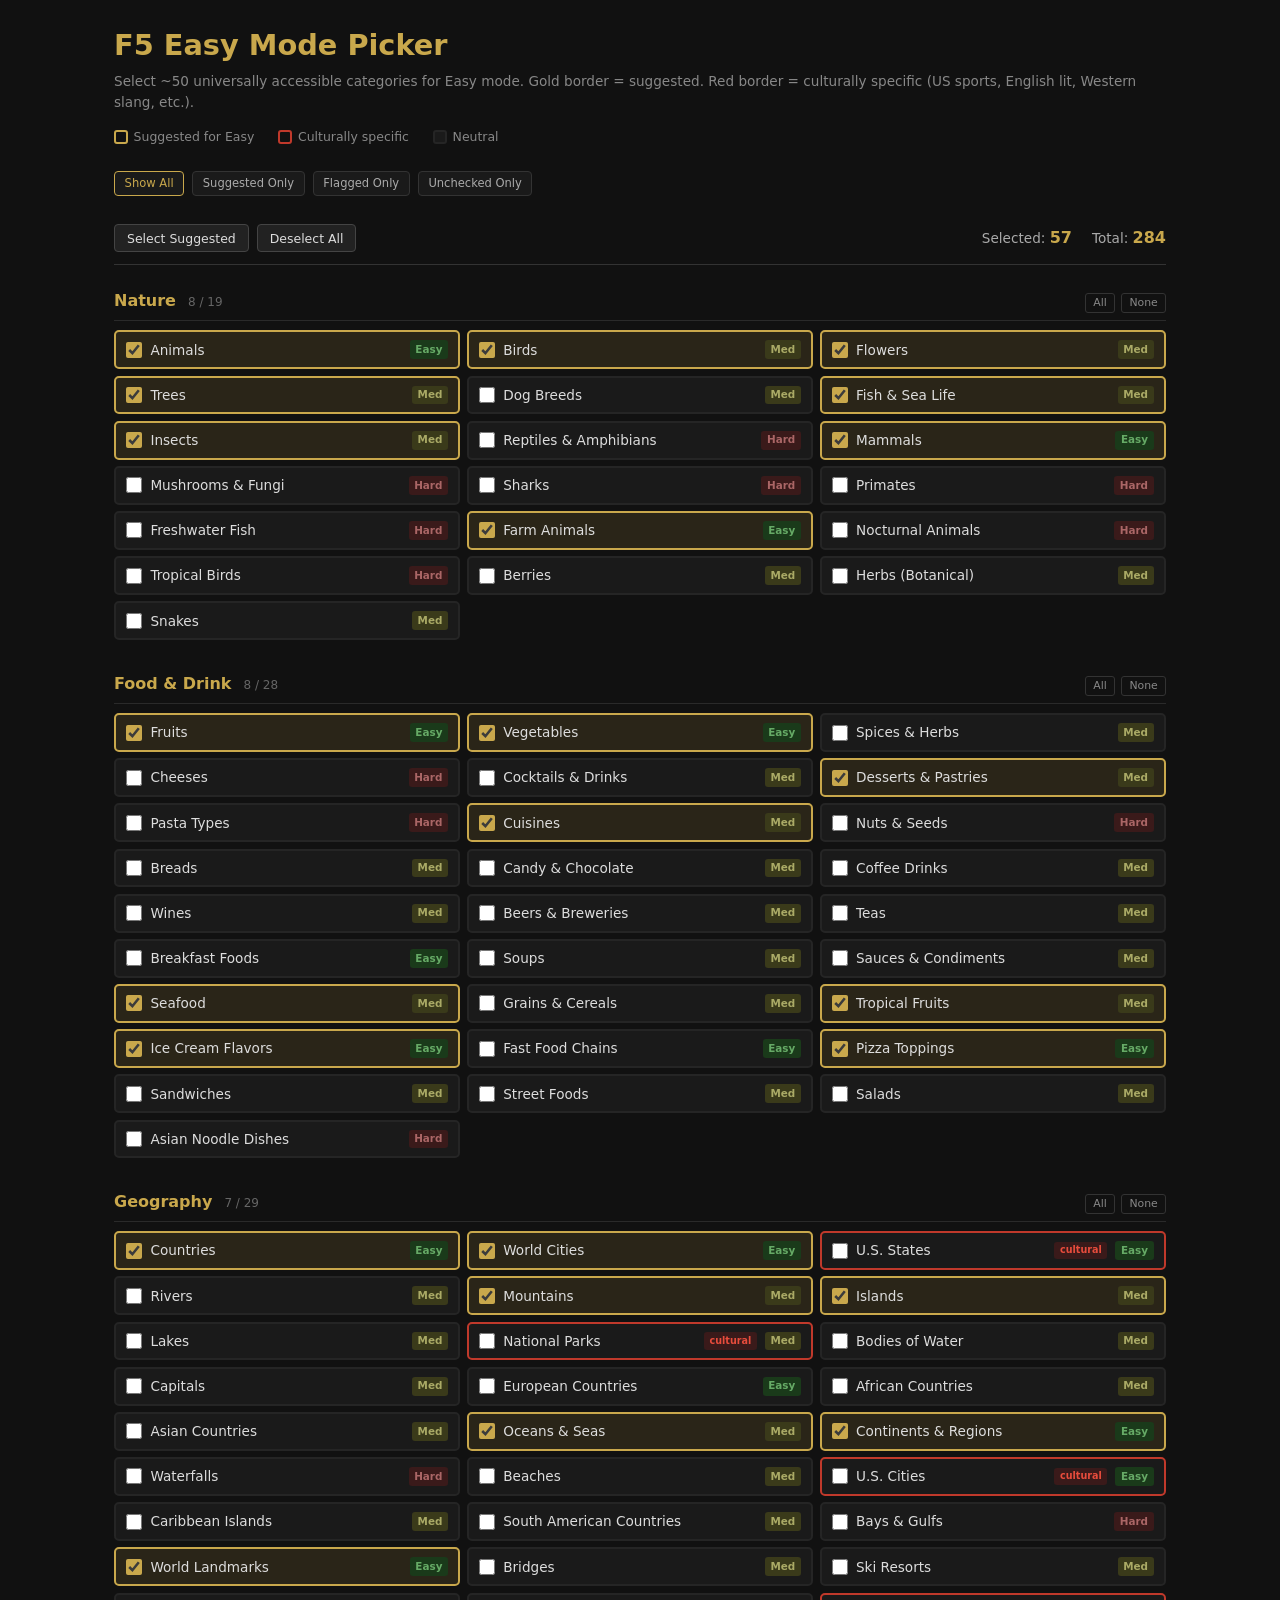
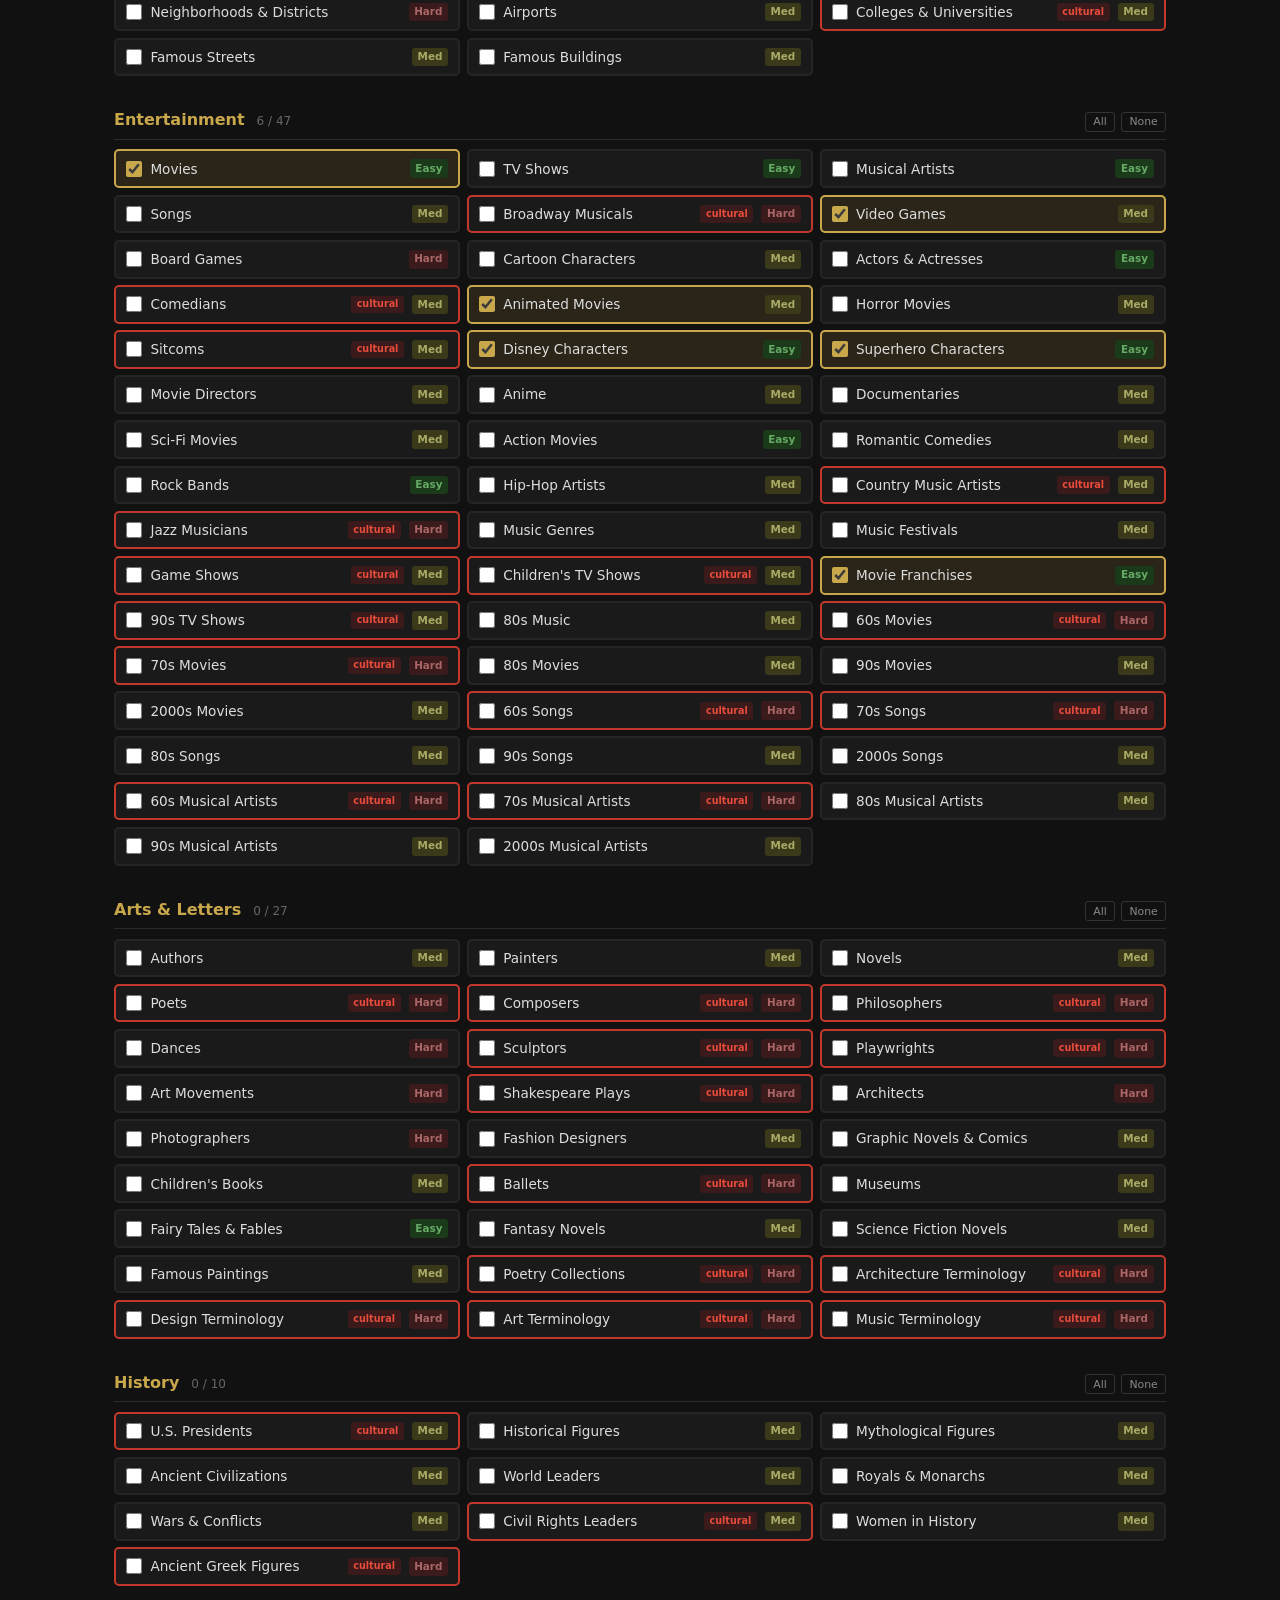
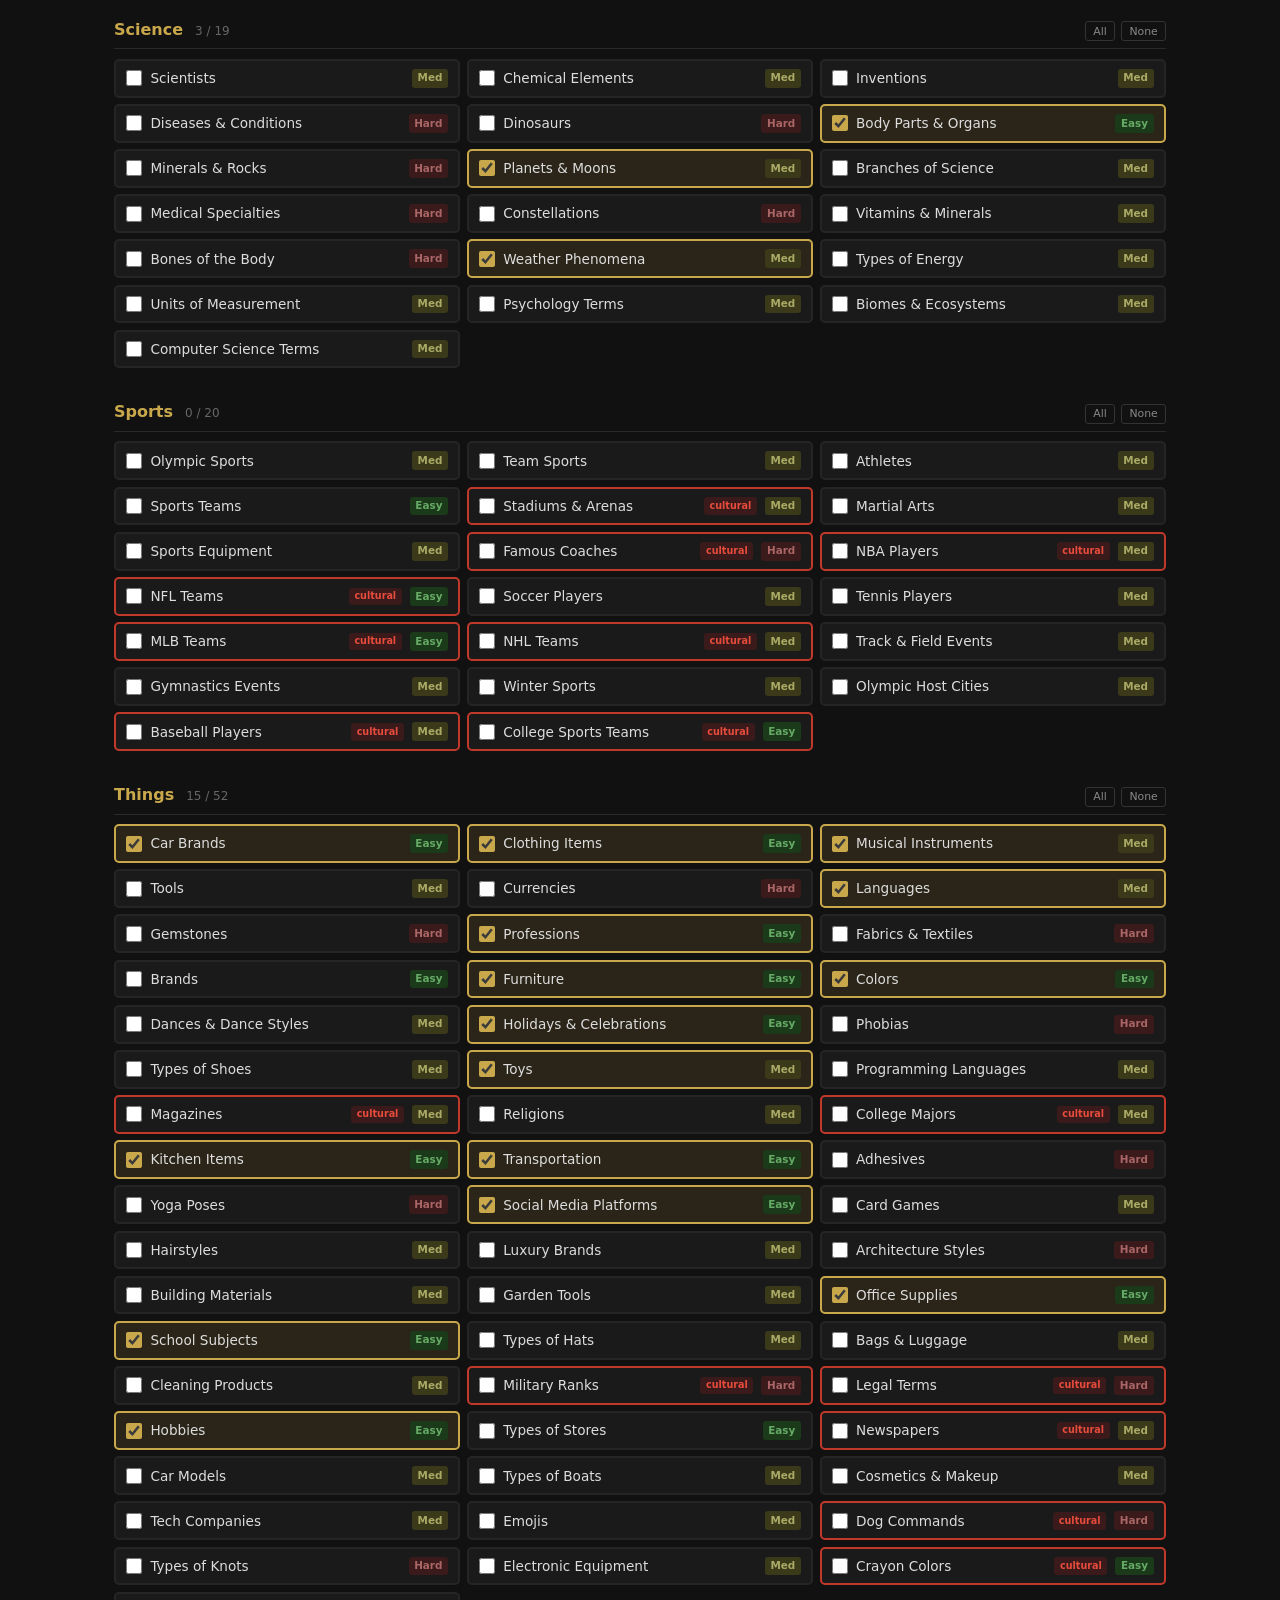
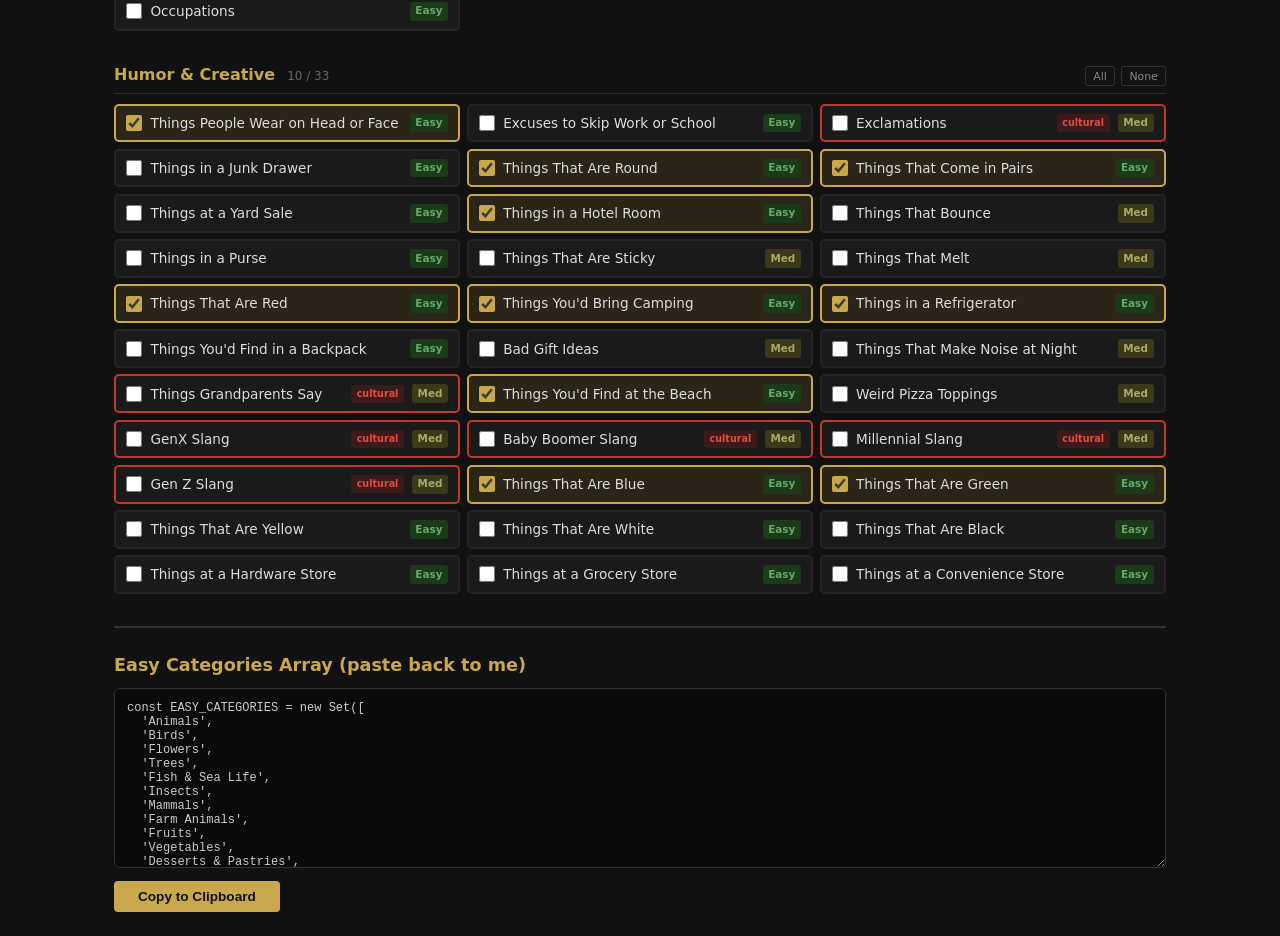
==== easy-picker.html @ ee3b74c4 "Add Easy Mode: difficulty setting with 76 universally accessible categories For non-native English s" ====
<!DOCTYPE html>
<html lang="en">
<head>
<meta charset="UTF-8">
<meta name="viewport" content="width=device-width, initial-scale=1.0">
<title>F5 — Easy Mode Category Picker</title>
<style>
*,*::before,*::after{box-sizing:border-box;margin:0;padding:0}
body{font-family:system-ui,sans-serif;background:#111;color:#ddd;padding:1.5rem;max-width:1100px;margin:0 auto;line-height:1.5}
h1{font-size:1.8rem;color:#c9a84c;margin-bottom:0.25rem}
.subtitle{color:#888;margin-bottom:1rem;font-size:0.85rem}

.sticky-bar{position:sticky;top:0;background:#111;padding:0.75rem 0;z-index:10;border-bottom:1px solid #333;margin-bottom:1.5rem;display:flex;flex-wrap:wrap;gap:0.5rem;align-items:center}
.sticky-bar button{padding:0.35rem 0.75rem;background:#222;color:#ddd;border:1px solid #444;border-radius:4px;cursor:pointer;font-size:0.78rem;font-family:inherit}
.sticky-bar button:hover{background:#333;border-color:#666}
.stats{margin-left:auto;font-size:0.85rem;color:#aaa;display:flex;gap:1.25rem}
.stats .n{color:#c9a84c;font-weight:700;font-size:1rem}

.legend{display:flex;flex-wrap:wrap;gap:1.5rem;margin-bottom:1.5rem;font-size:0.78rem;color:#888}
.legend span{display:flex;align-items:center;gap:0.35rem}
.sw{width:14px;height:14px;border-radius:3px;display:inline-block;border:2px solid}
.sw-suggested{background:transparent;border-color:#c9a84c}
.sw-flagged{background:transparent;border-color:#c0392b}
.sw-neutral{background:#1a1a1a;border-color:#252525}

.tag-section{margin-bottom:2rem}
.tag-head{display:flex;align-items:baseline;gap:0.75rem;margin-bottom:0.6rem;border-bottom:1px solid #2a2a2a;padding-bottom:0.4rem}
.tag-head h2{color:#c9a84c;font-size:1rem;text-transform:capitalize}
.tag-head .tc{color:#666;font-size:0.75rem}
.tag-head .ta{margin-left:auto;display:flex;gap:0.4rem}
.tag-head .ta button{padding:0.15rem 0.45rem;background:none;border:1px solid #333;color:#888;border-radius:3px;cursor:pointer;font-size:0.68rem;font-family:inherit}
.tag-head .ta button:hover{color:#c9a84c;border-color:#c9a84c}

.grid{display:grid;grid-template-columns:repeat(auto-fill,minmax(280px,1fr));gap:0.4rem}
label.item{display:flex;align-items:center;gap:0.5rem;padding:0.45rem 0.65rem;border-radius:5px;background:#1a1a1a;border:2px solid #252525;cursor:pointer;transition:background 0.12s,border-color 0.12s}
label.item:hover{background:#222}
label.item.on{background:#1e2518;border-color:#3a5a2a}
label.item.suggested{border-color:#c9a84c}
label.item.suggested.on{border-color:#c9a84c;background:#2a2518}
label.item.flagged{border-color:#c0392b}
label.item.flagged.on{border-color:#c0392b;background:#2a1818}
label.item input{width:16px;height:16px;accent-color:#c9a84c;flex-shrink:0}
label.item .nm{flex:1;font-size:0.85rem}
label.item .df{font-size:0.65rem;padding:0.1rem 0.35rem;border-radius:3px;font-weight:600}
label.item .flag{font-size:0.6rem;padding:0.1rem 0.35rem;border-radius:3px;font-weight:600;background:#3a1a1a;color:#e74c3c;margin-left:0.25rem}
.d1{background:#1a3a1a;color:#6a6}.d2{background:#3a3a1a;color:#aa6}.d3{background:#3a1a1a;color:#a66}

.output{margin-top:2rem;border-top:2px solid #333;padding-top:1.5rem}
.output h2{color:#c9a84c;font-size:1.1rem;margin-bottom:0.6rem}
.output textarea{width:100%;height:180px;background:#0a0a0a;color:#ccc;border:1px solid #333;border-radius:6px;padding:0.75rem;font-family:Menlo,Consolas,monospace;font-size:0.75rem;resize:vertical}
.output button{margin-top:0.4rem;padding:0.5rem 1.5rem;background:#c9a84c;color:#111;border:none;border-radius:4px;font-weight:700;cursor:pointer;font-size:0.85rem}
.output button:hover{background:#d4b35c}

.filter-bar{display:flex;gap:0.5rem;margin-bottom:1rem;flex-wrap:wrap}
.filter-bar button{padding:0.3rem 0.6rem;background:#1a1a1a;color:#aaa;border:1px solid #333;border-radius:4px;cursor:pointer;font-size:0.72rem;font-family:inherit}
.filter-bar button:hover,.filter-bar button.active{color:#c9a84c;border-color:#c9a84c}

@media(max-width:600px){.grid{grid-template-columns:1fr}.stats{margin-left:0;flex-basis:100%}}
</style>
</head>
<body>

<h1>F5 Easy Mode Picker</h1>
<p class="subtitle">Select ~50 universally accessible categories for Easy mode. Gold border = suggested. Red border = culturally specific (US sports, English lit, Western slang, etc.).</p>

<div class="legend">
  <span><span class="sw sw-suggested"></span> Suggested for Easy</span>
  <span><span class="sw sw-flagged"></span> Culturally specific</span>
  <span><span class="sw sw-neutral"></span> Neutral</span>
</div>

<div class="filter-bar">
  <button onclick="showAll()" class="active" id="fAll">Show All</button>
  <button onclick="showOnly('suggested')" id="fSugg">Suggested Only</button>
  <button onclick="showOnly('flagged')" id="fFlag">Flagged Only</button>
  <button onclick="showOnly('unchecked')" id="fUnch">Unchecked Only</button>
</div>

<div class="sticky-bar">
  <button onclick="selSuggested()">Select Suggested</button>
  <button onclick="selNone()">Deselect All</button>
  <div class="stats">
    <span>Selected: <span class="n" id="ct">0</span></span>
    <span>Total: <span class="n" id="tt">0</span></span>
  </div>
</div>

<div id="container"></div>

<div class="output">
  <h2>Easy Categories Array (paste back to me)</h2>
  <textarea id="out" readonly></textarea>
  <button onclick="copyOut()">Copy to Clipboard</button>
</div>

<script>
const C = [
  { n:'Animals', t:'nature', d:1 },
  { n:'Birds', t:'nature', d:2 },
  { n:'Flowers', t:'nature', d:2 },
  { n:'Trees', t:'nature', d:2 },
  { n:'Dog Breeds', t:'nature', d:2 },
  { n:'Fish & Sea Life', t:'nature', d:2 },
  { n:'Insects', t:'nature', d:2 },
  { n:'Reptiles & Amphibians', t:'nature', d:3 },
  { n:'Mammals', t:'nature', d:1 },
  { n:'Mushrooms & Fungi', t:'nature', d:3 },
  { n:'Sharks', t:'nature', d:3 },
  { n:'Primates', t:'nature', d:3 },
  { n:'Freshwater Fish', t:'nature', d:3 },
  { n:'Farm Animals', t:'nature', d:1 },
  { n:'Nocturnal Animals', t:'nature', d:3 },
  { n:'Tropical Birds', t:'nature', d:3 },
  { n:'Berries', t:'nature', d:2 },
  { n:'Herbs (Botanical)', t:'nature', d:2 },
  { n:'Snakes', t:'nature', d:2 },

  { n:'Fruits', t:'food', d:1 },
  { n:'Vegetables', t:'food', d:1 },
  { n:'Spices & Herbs', t:'food', d:2 },
  { n:'Cheeses', t:'food', d:3 },
  { n:'Cocktails & Drinks', t:'food', d:2 },
  { n:'Desserts & Pastries', t:'food', d:2 },
  { n:'Pasta Types', t:'food', d:3 },
  { n:'Cuisines', t:'food', d:2 },
  { n:'Nuts & Seeds', t:'food', d:3 },
  { n:'Breads', t:'food', d:2 },
  { n:'Candy & Chocolate', t:'food', d:2 },
  { n:'Coffee Drinks', t:'food', d:2 },
  { n:'Wines', t:'food', d:2 },
  { n:'Beers & Breweries', t:'food', d:2 },
  { n:'Teas', t:'food', d:2 },
  { n:'Breakfast Foods', t:'food', d:1 },
  { n:'Soups', t:'food', d:2 },
  { n:'Sauces & Condiments', t:'food', d:2 },
  { n:'Seafood', t:'food', d:2 },
  { n:'Grains & Cereals', t:'food', d:2 },
  { n:'Tropical Fruits', t:'food', d:2 },
  { n:'Ice Cream Flavors', t:'food', d:1 },
  { n:'Fast Food Chains', t:'food', d:1 },
  { n:'Pizza Toppings', t:'food', d:1 },
  { n:'Sandwiches', t:'food', d:2 },
  { n:'Street Foods', t:'food', d:2 },
  { n:'Salads', t:'food', d:2 },
  { n:'Asian Noodle Dishes', t:'food', d:3 },

  { n:'Countries', t:'geography', d:1 },
  { n:'World Cities', t:'geography', d:1 },
  { n:'U.S. States', t:'geography', d:1 },
  { n:'Rivers', t:'geography', d:2 },
  { n:'Mountains', t:'geography', d:2 },
  { n:'Islands', t:'geography', d:2 },
  { n:'Lakes', t:'geography', d:2 },
  { n:'National Parks', t:'geography', d:2 },
  { n:'Bodies of Water', t:'geography', d:2 },
  { n:'Capitals', t:'geography', d:2 },
  { n:'European Countries', t:'geography', d:1 },
  { n:'African Countries', t:'geography', d:2 },
  { n:'Asian Countries', t:'geography', d:2 },
  { n:'Oceans & Seas', t:'geography', d:2 },
  { n:'Continents & Regions', t:'geography', d:1 },
  { n:'Waterfalls', t:'geography', d:3 },
  { n:'Beaches', t:'geography', d:2 },
  { n:'U.S. Cities', t:'geography', d:1 },
  { n:'Caribbean Islands', t:'geography', d:2 },
  { n:'South American Countries', t:'geography', d:2 },
  { n:'Bays & Gulfs', t:'geography', d:3 },
  { n:'World Landmarks', t:'geography', d:1 },
  { n:'Bridges', t:'geography', d:2 },
  { n:'Ski Resorts', t:'geography', d:2 },
  { n:'Neighborhoods & Districts', t:'geography', d:3 },
  { n:'Airports', t:'geography', d:2 },
  { n:'Colleges & Universities', t:'geography', d:2 },
  { n:'Famous Streets', t:'geography', d:2 },
  { n:'Famous Buildings', t:'geography', d:2 },

  { n:'Movies', t:'entertainment', d:1 },
  { n:'TV Shows', t:'entertainment', d:1 },
  { n:'Musical Artists', t:'entertainment', d:1 },
  { n:'Songs', t:'entertainment', d:2 },
  { n:'Broadway Musicals', t:'entertainment', d:3 },
  { n:'Video Games', t:'entertainment', d:2 },
  { n:'Board Games', t:'entertainment', d:3 },
  { n:'Cartoon Characters', t:'entertainment', d:2 },
  { n:'Actors & Actresses', t:'entertainment', d:1 },
  { n:'Comedians', t:'entertainment', d:2 },
  { n:'Animated Movies', t:'entertainment', d:2 },
  { n:'Horror Movies', t:'entertainment', d:2 },
  { n:'Sitcoms', t:'entertainment', d:2 },
  { n:'Disney Characters', t:'entertainment', d:1 },
  { n:'Superhero Characters', t:'entertainment', d:1 },
  { n:'Movie Directors', t:'entertainment', d:2 },
  { n:'Anime', t:'entertainment', d:2 },
  { n:'Documentaries', t:'entertainment', d:2 },
  { n:'Sci-Fi Movies', t:'entertainment', d:2 },
  { n:'Action Movies', t:'entertainment', d:1 },
  { n:'Romantic Comedies', t:'entertainment', d:2 },
  { n:'Rock Bands', t:'entertainment', d:1 },
  { n:'Hip-Hop Artists', t:'entertainment', d:2 },
  { n:'Country Music Artists', t:'entertainment', d:2 },
  { n:'Jazz Musicians', t:'entertainment', d:3 },
  { n:'Music Genres', t:'entertainment', d:2 },
  { n:'Music Festivals', t:'entertainment', d:2 },
  { n:'Game Shows', t:'entertainment', d:2 },
  { n:"Children's TV Shows", t:'entertainment', d:2 },
  { n:'Movie Franchises', t:'entertainment', d:1 },
  { n:'90s TV Shows', t:'entertainment', d:2 },
  { n:'80s Music', t:'entertainment', d:2 },
  { n:'60s Movies', t:'entertainment', d:3 },
  { n:'70s Movies', t:'entertainment', d:3 },
  { n:'80s Movies', t:'entertainment', d:2 },
  { n:'90s Movies', t:'entertainment', d:2 },
  { n:'2000s Movies', t:'entertainment', d:2 },
  { n:'60s Songs', t:'entertainment', d:3 },
  { n:'70s Songs', t:'entertainment', d:3 },
  { n:'80s Songs', t:'entertainment', d:2 },
  { n:'90s Songs', t:'entertainment', d:2 },
  { n:'2000s Songs', t:'entertainment', d:2 },
  { n:'60s Musical Artists', t:'entertainment', d:3 },
  { n:'70s Musical Artists', t:'entertainment', d:3 },
  { n:'80s Musical Artists', t:'entertainment', d:2 },
  { n:'90s Musical Artists', t:'entertainment', d:2 },
  { n:'2000s Musical Artists', t:'entertainment', d:2 },

  { n:'Authors', t:'arts', d:2 },
  { n:'Painters', t:'arts', d:2 },
  { n:'Novels', t:'arts', d:2 },
  { n:'Poets', t:'arts', d:3 },
  { n:'Composers', t:'arts', d:3 },
  { n:'Philosophers', t:'arts', d:3 },
  { n:'Dances', t:'arts', d:3 },
  { n:'Sculptors', t:'arts', d:3 },
  { n:'Playwrights', t:'arts', d:3 },
  { n:'Art Movements', t:'arts', d:3 },
  { n:'Shakespeare Plays', t:'arts', d:3 },
  { n:'Architects', t:'arts', d:3 },
  { n:'Photographers', t:'arts', d:3 },
  { n:'Fashion Designers', t:'arts', d:2 },
  { n:'Graphic Novels & Comics', t:'arts', d:2 },
  { n:"Children's Books", t:'arts', d:2 },
  { n:'Ballets', t:'arts', d:3 },
  { n:'Museums', t:'arts', d:2 },
  { n:'Fairy Tales & Fables', t:'arts', d:1 },
  { n:'Fantasy Novels', t:'arts', d:2 },
  { n:'Science Fiction Novels', t:'arts', d:2 },
  { n:'Famous Paintings', t:'arts', d:2 },
  { n:'Poetry Collections', t:'arts', d:3 },
  { n:'Architecture Terminology', t:'arts', d:3 },
  { n:'Design Terminology', t:'arts', d:3 },
  { n:'Art Terminology', t:'arts', d:3 },
  { n:'Music Terminology', t:'arts', d:3 },

  { n:'U.S. Presidents', t:'history', d:2 },
  { n:'Historical Figures', t:'history', d:2 },
  { n:'Mythological Figures', t:'history', d:2 },
  { n:'Ancient Civilizations', t:'history', d:2 },
  { n:'World Leaders', t:'history', d:2 },
  { n:'Royals & Monarchs', t:'history', d:2 },
  { n:'Wars & Conflicts', t:'history', d:2 },
  { n:'Civil Rights Leaders', t:'history', d:2 },
  { n:'Women in History', t:'history', d:2 },
  { n:'Ancient Greek Figures', t:'history', d:3 },

  { n:'Scientists', t:'science', d:2 },
  { n:'Chemical Elements', t:'science', d:2 },
  { n:'Inventions', t:'science', d:2 },
  { n:'Diseases & Conditions', t:'science', d:3 },
  { n:'Dinosaurs', t:'science', d:3 },
  { n:'Body Parts & Organs', t:'science', d:1 },
  { n:'Minerals & Rocks', t:'science', d:3 },
  { n:'Planets & Moons', t:'science', d:2 },
  { n:'Branches of Science', t:'science', d:2 },
  { n:'Medical Specialties', t:'science', d:3 },
  { n:'Constellations', t:'science', d:3 },
  { n:'Vitamins & Minerals', t:'science', d:2 },
  { n:'Bones of the Body', t:'science', d:3 },
  { n:'Weather Phenomena', t:'science', d:2 },
  { n:'Types of Energy', t:'science', d:2 },
  { n:'Units of Measurement', t:'science', d:2 },
  { n:'Psychology Terms', t:'science', d:2 },
  { n:'Biomes & Ecosystems', t:'science', d:2 },
  { n:'Computer Science Terms', t:'science', d:2 },

  { n:'Olympic Sports', t:'sports', d:2 },
  { n:'Team Sports', t:'sports', d:2 },
  { n:'Athletes', t:'sports', d:2 },
  { n:'Sports Teams', t:'sports', d:1 },
  { n:'Stadiums & Arenas', t:'sports', d:2 },
  { n:'Martial Arts', t:'sports', d:2 },
  { n:'Sports Equipment', t:'sports', d:2 },
  { n:'Famous Coaches', t:'sports', d:3 },
  { n:'NBA Players', t:'sports', d:2 },
  { n:'NFL Teams', t:'sports', d:1 },
  { n:'Soccer Players', t:'sports', d:2 },
  { n:'Tennis Players', t:'sports', d:2 },
  { n:'MLB Teams', t:'sports', d:1 },
  { n:'NHL Teams', t:'sports', d:2 },
  { n:'Track & Field Events', t:'sports', d:2 },
  { n:'Gymnastics Events', t:'sports', d:2 },
  { n:'Winter Sports', t:'sports', d:2 },
  { n:'Olympic Host Cities', t:'sports', d:2 },
  { n:'Baseball Players', t:'sports', d:2 },
  { n:'College Sports Teams', t:'sports', d:1 },

  { n:'Car Brands', t:'things', d:1 },
  { n:'Clothing Items', t:'things', d:1 },
  { n:'Musical Instruments', t:'things', d:2 },
  { n:'Tools', t:'things', d:2 },
  { n:'Currencies', t:'things', d:3 },
  { n:'Languages', t:'things', d:2 },
  { n:'Gemstones', t:'things', d:3 },
  { n:'Professions', t:'things', d:1 },
  { n:'Fabrics & Textiles', t:'things', d:3 },
  { n:'Brands', t:'things', d:1 },
  { n:'Furniture', t:'things', d:1 },
  { n:'Colors', t:'things', d:1 },
  { n:'Dances & Dance Styles', t:'things', d:2 },
  { n:'Holidays & Celebrations', t:'things', d:1 },
  { n:'Phobias', t:'things', d:3 },
  { n:'Types of Shoes', t:'things', d:2 },
  { n:'Toys', t:'things', d:2 },
  { n:'Programming Languages', t:'things', d:2 },
  { n:'Magazines', t:'things', d:2 },
  { n:'Religions', t:'things', d:2 },
  { n:'College Majors', t:'things', d:2 },
  { n:'Kitchen Items', t:'things', d:1 },
  { n:'Transportation', t:'things', d:1 },
  { n:'Adhesives', t:'things', d:3 },
  { n:'Yoga Poses', t:'things', d:3 },
  { n:'Social Media Platforms', t:'things', d:1 },
  { n:'Card Games', t:'things', d:2 },
  { n:'Hairstyles', t:'things', d:2 },
  { n:'Luxury Brands', t:'things', d:2 },
  { n:'Architecture Styles', t:'things', d:3 },
  { n:'Building Materials', t:'things', d:2 },
  { n:'Garden Tools', t:'things', d:2 },
  { n:'Office Supplies', t:'things', d:1 },
  { n:'School Subjects', t:'things', d:1 },
  { n:'Types of Hats', t:'things', d:2 },
  { n:'Bags & Luggage', t:'things', d:2 },
  { n:'Cleaning Products', t:'things', d:2 },
  { n:'Military Ranks', t:'things', d:3 },
  { n:'Legal Terms', t:'things', d:3 },
  { n:'Hobbies', t:'things', d:1 },
  { n:'Types of Stores', t:'things', d:1 },
  { n:'Newspapers', t:'things', d:2 },
  { n:'Car Models', t:'things', d:2 },
  { n:'Types of Boats', t:'things', d:2 },
  { n:'Cosmetics & Makeup', t:'things', d:2 },
  { n:'Tech Companies', t:'things', d:2 },
  { n:'Emojis', t:'things', d:2 },
  { n:'Dog Commands', t:'things', d:3 },
  { n:'Types of Knots', t:'things', d:3 },
  { n:'Electronic Equipment', t:'things', d:2 },
  { n:'Crayon Colors', t:'things', d:1 },
  { n:'Occupations', t:'things', d:1 },

  { n:'Things People Wear on Head or Face', t:'humor', d:1 },
  { n:'Excuses to Skip Work or School', t:'humor', d:1 },
  { n:'Exclamations', t:'humor', d:2 },
  { n:'Things in a Junk Drawer', t:'humor', d:1 },
  { n:'Things That Are Round', t:'humor', d:1 },
  { n:'Things That Come in Pairs', t:'humor', d:1 },
  { n:'Things at a Yard Sale', t:'humor', d:1 },
  { n:'Things in a Hotel Room', t:'humor', d:1 },
  { n:'Things That Bounce', t:'humor', d:2 },
  { n:'Things in a Purse', t:'humor', d:1 },
  { n:'Things That Are Sticky', t:'humor', d:2 },
  { n:'Things That Melt', t:'humor', d:2 },
  { n:'Things That Are Red', t:'humor', d:1 },
  { n:"Things You'd Bring Camping", t:'humor', d:1 },
  { n:'Things in a Refrigerator', t:'humor', d:1 },
  { n:"Things You'd Find in a Backpack", t:'humor', d:1 },
  { n:'Bad Gift Ideas', t:'humor', d:2 },
  { n:'Things That Make Noise at Night', t:'humor', d:2 },
  { n:'Things Grandparents Say', t:'humor', d:2 },
  { n:"Things You'd Find at the Beach", t:'humor', d:1 },
  { n:'Weird Pizza Toppings', t:'humor', d:2 },
  { n:'GenX Slang', t:'humor', d:2 },
  { n:'Baby Boomer Slang', t:'humor', d:2 },
  { n:'Millennial Slang', t:'humor', d:2 },
  { n:'Gen Z Slang', t:'humor', d:2 },
  { n:'Things That Are Blue', t:'humor', d:1 },
  { n:'Things That Are Green', t:'humor', d:1 },
  { n:'Things That Are Yellow', t:'humor', d:1 },
  { n:'Things That Are White', t:'humor', d:1 },
  { n:'Things That Are Black', t:'humor', d:1 },
  { n:'Things at a Hardware Store', t:'humor', d:1 },
  { n:'Things at a Grocery Store', t:'humor', d:1 },
  { n:'Things at a Convenience Store', t:'humor', d:1 },
];

// Pre-selected: universally accessible (~48 categories)
const SUGGESTED = new Set([
  // Nature
  'Animals', 'Mammals', 'Farm Animals', 'Birds', 'Flowers',
  'Trees', 'Insects', 'Fish & Sea Life',
  // Food
  'Fruits', 'Vegetables', 'Desserts & Pastries', 'Ice Cream Flavors',
  'Pizza Toppings', 'Seafood', 'Tropical Fruits', 'Cuisines',
  // Geography
  'Countries', 'World Cities', 'Continents & Regions', 'World Landmarks',
  'Mountains', 'Oceans & Seas', 'Islands',
  // Entertainment
  'Movies', 'Animated Movies', 'Disney Characters', 'Superhero Characters',
  'Video Games', 'Movie Franchises',
  // Science
  'Body Parts & Organs', 'Planets & Moons', 'Weather Phenomena',
  // Things
  'Colors', 'Clothing Items', 'Furniture', 'Kitchen Items', 'Transportation',
  'Car Brands', 'Musical Instruments', 'Professions', 'Hobbies',
  'School Subjects', 'Office Supplies', 'Holidays & Celebrations',
  'Toys', 'Social Media Platforms', 'Languages',
  // Humor
  'Things That Are Round', 'Things That Come in Pairs',
  'Things in a Refrigerator', "Things You'd Find at the Beach",
  'Things That Are Red', 'Things That Are Blue', 'Things That Are Green',
  'Things People Wear on Head or Face', 'Things in a Hotel Room',
  "Things You'd Bring Camping",
]);

// Flagged: culturally specific (US sports, English lit, Western slang, etc.)
const FLAGGED = new Set([
  // US Sports
  'NFL Teams', 'MLB Teams', 'NBA Players', 'College Sports Teams',
  'Baseball Players', 'Famous Coaches', 'NHL Teams', 'Stadiums & Arenas',
  // US-centric
  'U.S. Presidents', 'U.S. States', 'U.S. Cities', 'National Parks',
  'Civil Rights Leaders', 'Colleges & Universities',
  // English literature
  'Shakespeare Plays', 'Poets', 'Playwrights', 'Poetry Collections',
  // Western slang/idioms
  'GenX Slang', 'Baby Boomer Slang', 'Millennial Slang', 'Gen Z Slang',
  'Exclamations', 'Things Grandparents Say',
  // Western entertainment decades
  '60s Movies', '70s Movies', '60s Songs', '70s Songs',
  '60s Musical Artists', '70s Musical Artists',
  // Western entertainment specific
  'Broadway Musicals', 'Sitcoms', 'Game Shows',
  'Country Music Artists', 'Jazz Musicians', 'Comedians',
  "Children's TV Shows", '90s TV Shows',
  // Western high culture
  'Ballets', 'Sculptors', 'Composers', 'Philosophers',
  'Architecture Terminology', 'Design Terminology',
  'Art Terminology', 'Music Terminology',
  // Western-specific things
  'Crayon Colors', 'Dog Commands', 'Magazines', 'Newspapers',
  'College Majors', 'Legal Terms', 'Military Ranks',
  'Ancient Greek Figures',
]);

const sel = new Set();
// Pre-check suggested categories
C.forEach((c, i) => { if (SUGGESTED.has(c.n)) sel.add(i); });

const TAGS = ['nature','food','geography','entertainment','arts','history','science','sports','things','humor'];
const LABELS = {nature:'Nature',food:'Food & Drink',geography:'Geography',entertainment:'Entertainment',arts:'Arts & Letters',history:'History',science:'Science',sports:'Sports',things:'Things',humor:'Humor & Creative'};
const DIFF = ['','Easy','Med','Hard'];

let filterMode = 'all';

function render() {
  const box = document.getElementById('container');
  box.innerHTML = '';
  for (const tag of TAGS) {
    const items = C.map((c,i)=>({...c,i})).filter(c=>c.t===tag);
    if (!items.length) continue;

    const visible = items.filter(c => {
      if (filterMode === 'suggested') return SUGGESTED.has(c.n);
      if (filterMode === 'flagged') return FLAGGED.has(c.n);
      if (filterMode === 'unchecked') return !sel.has(c.i);
      return true;
    });
    if (!visible.length) continue;

    const selCount = items.filter(c=>sel.has(c.i)).length;
    const sec = document.createElement('div');
    sec.className = 'tag-section';
    sec.innerHTML = `<div class="tag-head"><h2>${LABELS[tag]}</h2><span class="tc">${selCount} / ${items.length}</span><div class="ta"><button onclick="tagAll('${tag}')">All</button><button onclick="tagNone('${tag}')">None</button></div></div>`;
    const g = document.createElement('div');
    g.className = 'grid';
    for (const c of visible) {
      const on = sel.has(c.i);
      const isSugg = SUGGESTED.has(c.n);
      const isFlag = FLAGGED.has(c.n);
      const lbl = document.createElement('label');
      lbl.className = `item${on?' on':''}${isSugg?' suggested':''}${isFlag?' flagged':''}`;
      let extra = '';
      if (isFlag) extra = '<span class="flag">cultural</span>';
      lbl.innerHTML = `<input type="checkbox" ${on?'checked':''} data-i="${c.i}"><span class="nm">${c.n}</span>${extra}<span class="df d${c.d}">${DIFF[c.d]}</span>`;
      lbl.querySelector('input').onchange = e => {
        if (e.target.checked) sel.add(c.i); else sel.delete(c.i);
        lbl.classList.toggle('on', e.target.checked);
        updStats();
        genOut();
      };
      g.appendChild(lbl);
    }
    sec.appendChild(g);
    box.appendChild(sec);
  }
  updStats();
  genOut();
}

function updStats() {
  document.getElementById('ct').textContent = sel.size;
  document.getElementById('tt').textContent = C.length;
}

function genOut() {
  const names = C.filter((_,i) => sel.has(i)).map(c => c.n);
  const js = `const EASY_CATEGORIES = new Set([\n${names.map(n => `  '${n.replace(/'/g,"\\'")}',`).join('\n')}\n]);`;
  document.getElementById('out').value = js;
}

function copyOut() {
  const ta = document.getElementById('out');
  ta.select();
  document.execCommand('copy');
  event.target.textContent = 'Copied!';
  setTimeout(() => event.target.textContent = 'Copy to Clipboard', 1500);
}

function selSuggested() { sel.clear(); C.forEach((c,i) => { if (SUGGESTED.has(c.n)) sel.add(i); }); render(); }
function selNone() { sel.clear(); render(); }
function tagAll(t) { C.forEach((c,i) => { if (c.t===t) sel.add(i); }); render(); }
function tagNone(t) { C.forEach((c,i) => { if (c.t===t) sel.delete(i); }); render(); }

function showAll() { filterMode = 'all'; setActiveFilter('fAll'); render(); }
function showOnly(mode) { filterMode = mode; setActiveFilter('f' + mode.charAt(0).toUpperCase() + mode.slice(1)); render(); }
function setActiveFilter(id) {
  document.querySelectorAll('.filter-bar button').forEach(b => b.classList.remove('active'));
  const map = { suggested: 'fSugg', flagged: 'fFlag', unchecked: 'fUnch' };
  document.getElementById(id).classList.add('active');
}

render();
</script>
</body>
</html>
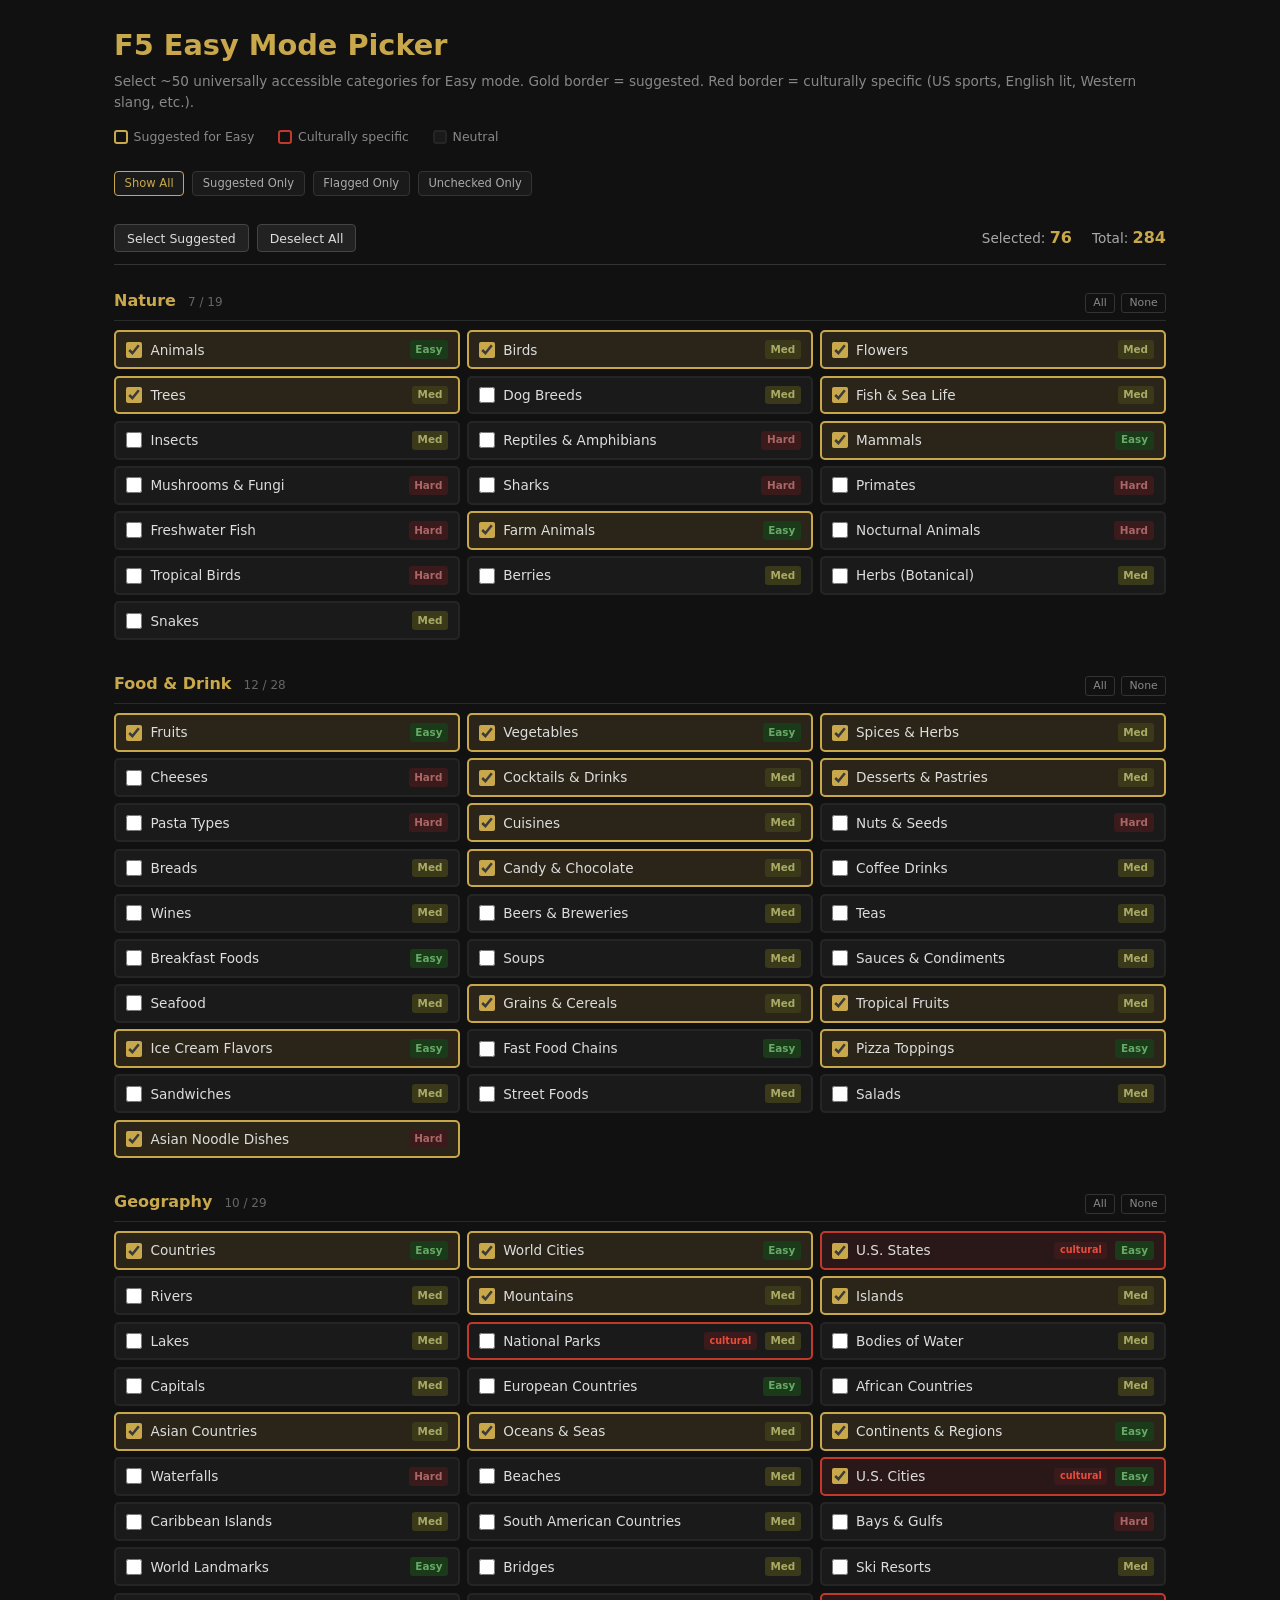
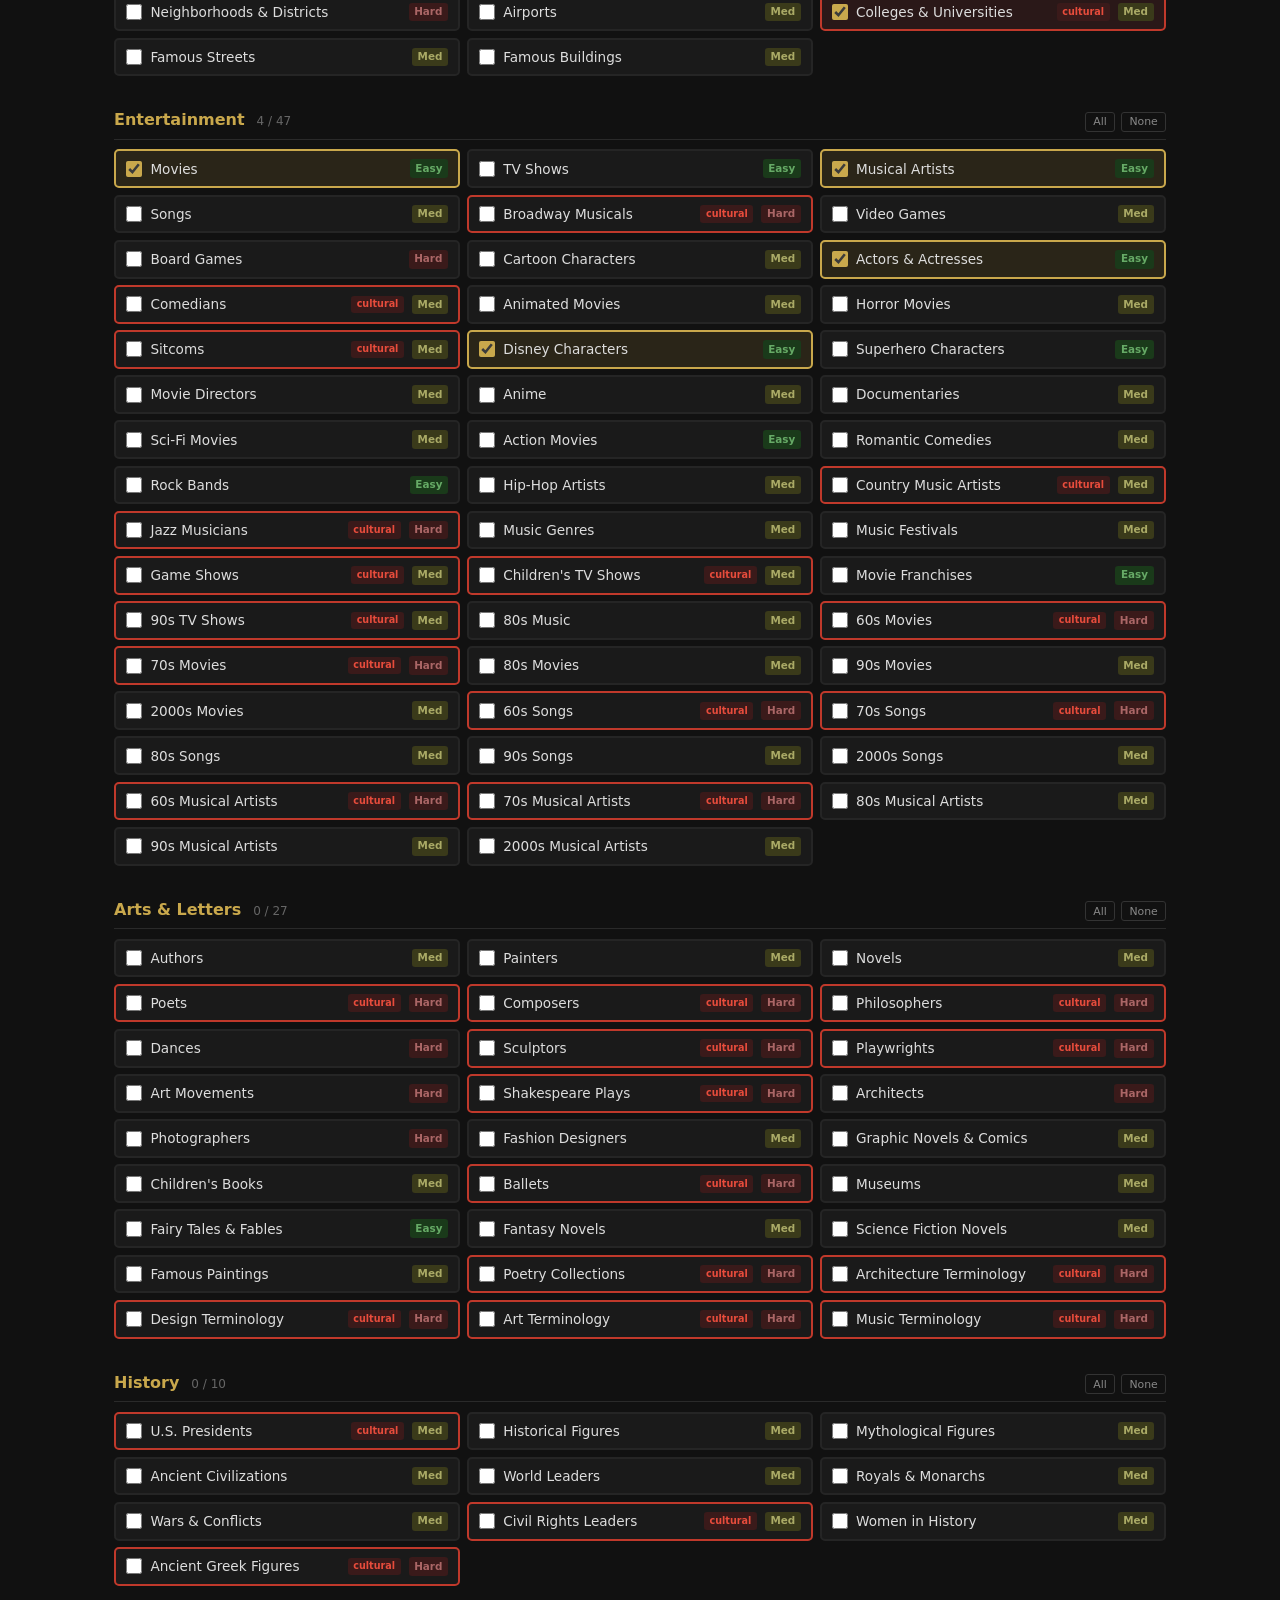
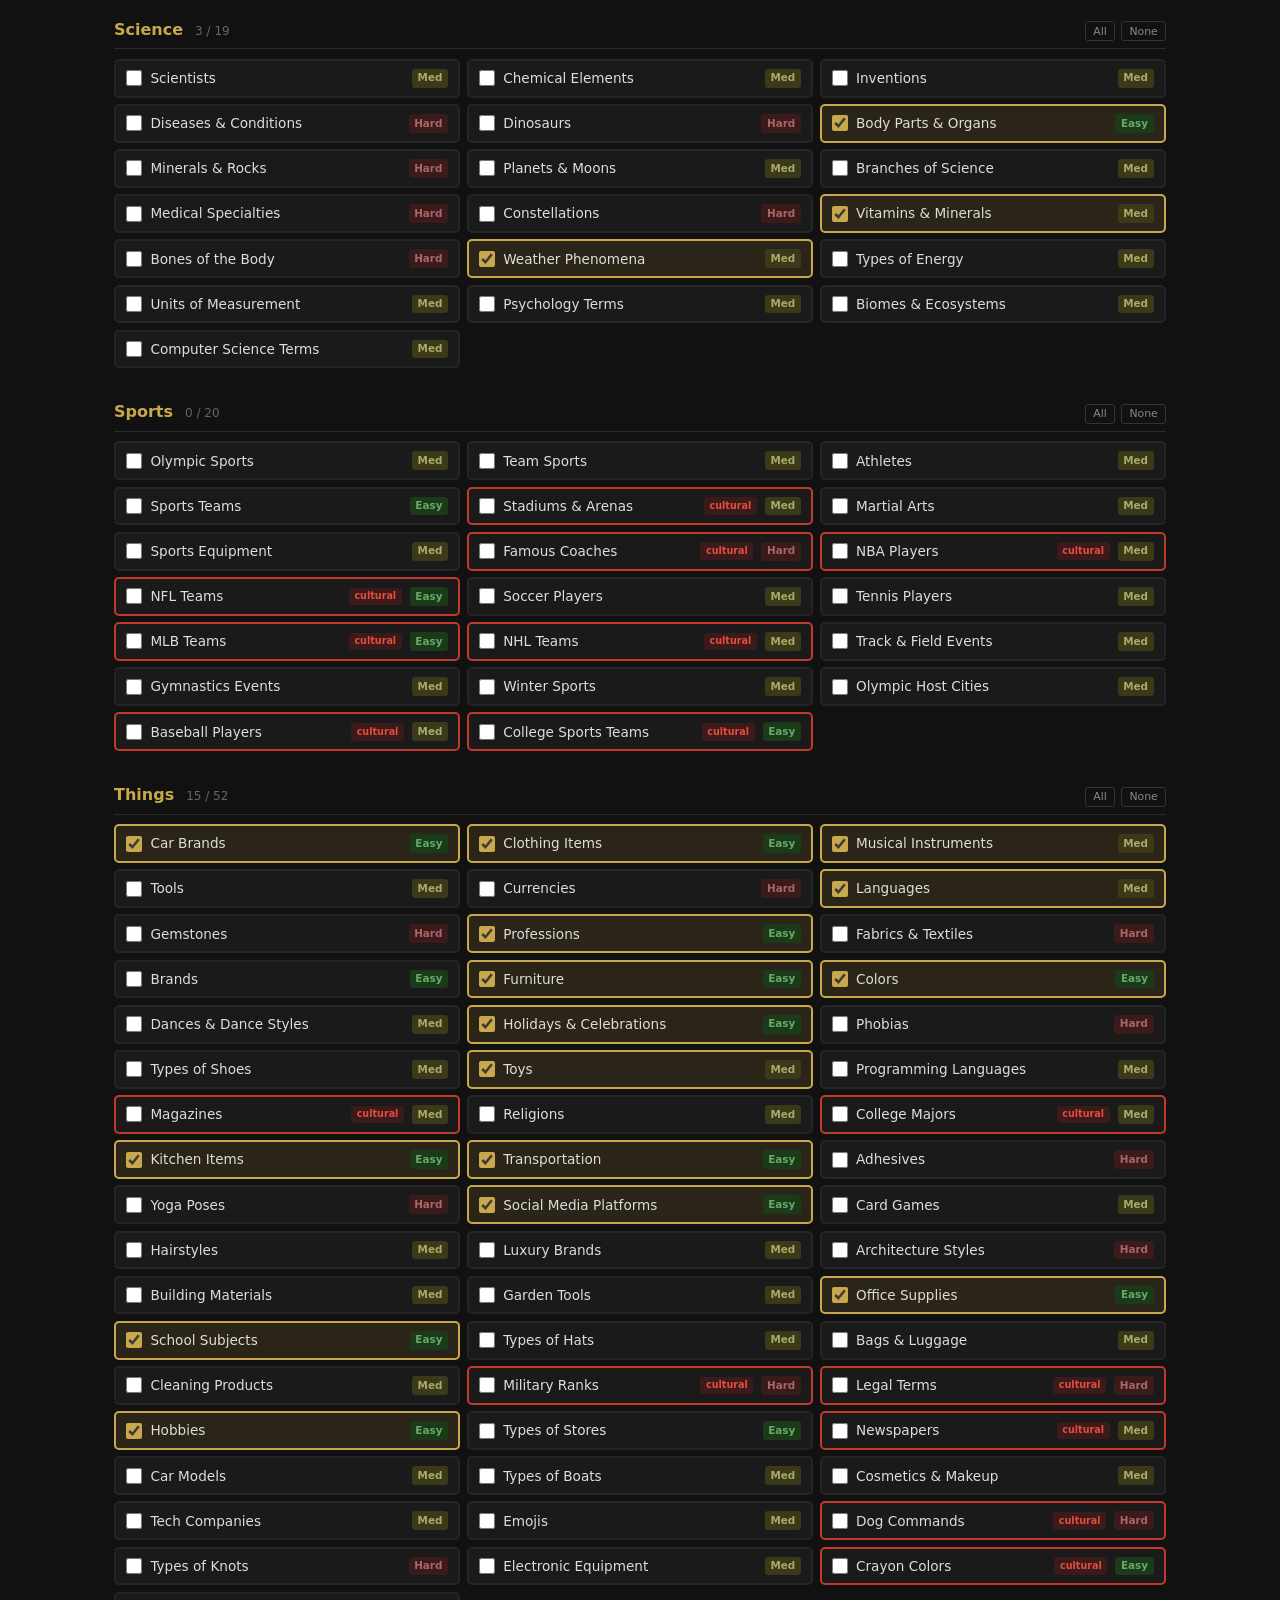
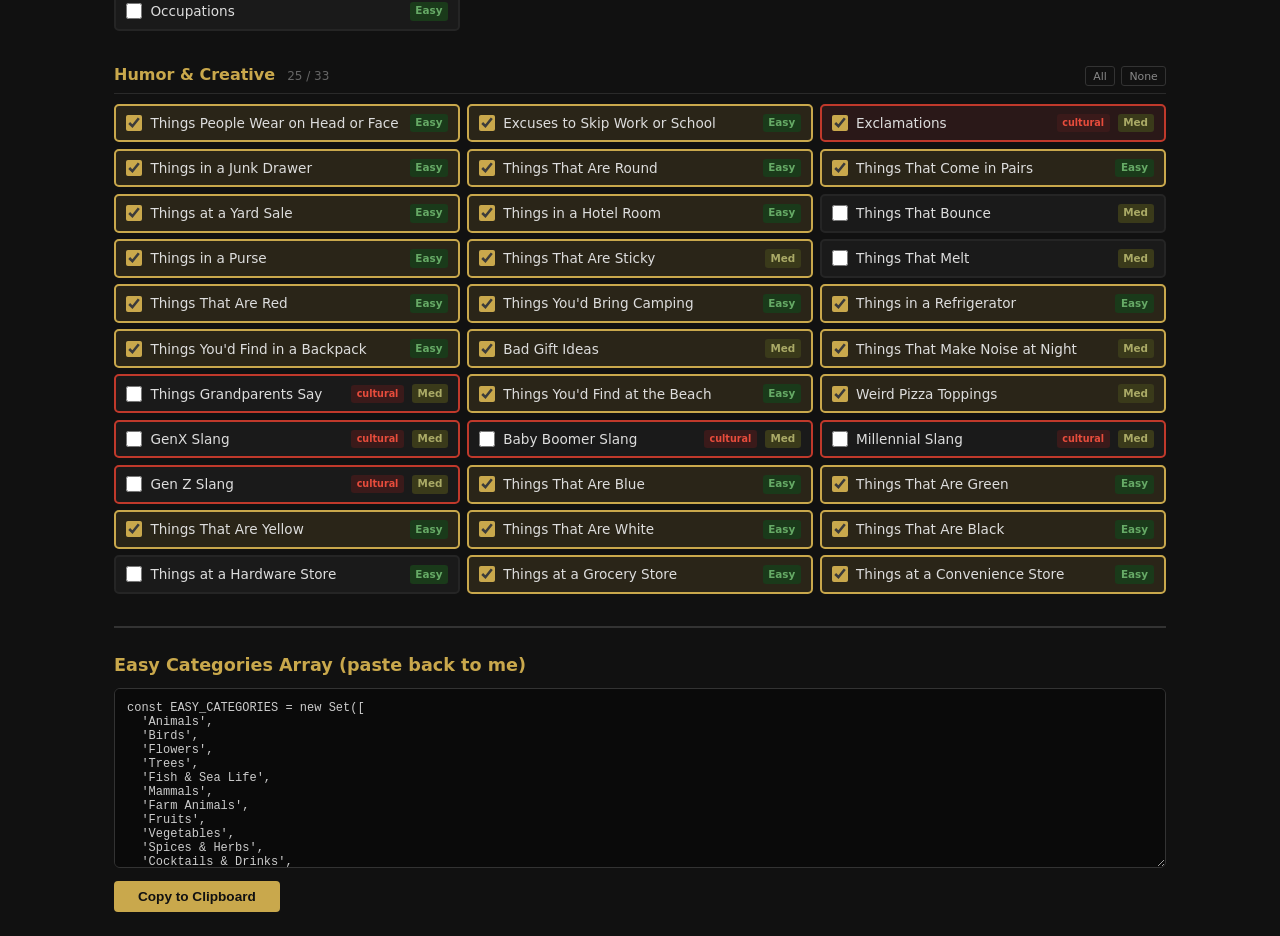
==== commit 0f26a1df: "Update easy-picker to match approved 76 easy categories Co-Authored-By: Claude Opus 4.6 <noreply@ant" ====
--- a/easy-picker.html
+++ b/easy-picker.html
@@ -390,33 +390,42 @@
   { n:'Things at a Convenience Store', t:'humor', d:1 },
 ];
 
-// Pre-selected: universally accessible (~48 categories)
+// Pre-selected: current EASY_CATEGORIES from categories.js (76)
 const SUGGESTED = new Set([
   // Nature
-  'Animals', 'Mammals', 'Farm Animals', 'Birds', 'Flowers',
-  'Trees', 'Insects', 'Fish & Sea Life',
-  // Food
-  'Fruits', 'Vegetables', 'Desserts & Pastries', 'Ice Cream Flavors',
-  'Pizza Toppings', 'Seafood', 'Tropical Fruits', 'Cuisines',
+  'Animals', 'Birds', 'Flowers', 'Trees', 'Fish & Sea Life',
+  'Mammals', 'Farm Animals',
+  // Food & Drink
+  'Fruits', 'Vegetables', 'Spices & Herbs', 'Cocktails & Drinks',
+  'Desserts & Pastries', 'Cuisines', 'Candy & Chocolate',
+  'Grains & Cereals', 'Tropical Fruits', 'Ice Cream Flavors',
+  'Pizza Toppings', 'Asian Noodle Dishes',
   // Geography
-  'Countries', 'World Cities', 'Continents & Regions', 'World Landmarks',
-  'Mountains', 'Oceans & Seas', 'Islands',
+  'Countries', 'World Cities', 'U.S. States', 'Mountains', 'Islands',
+  'Asian Countries', 'Oceans & Seas', 'Continents & Regions',
+  'U.S. Cities', 'Colleges & Universities',
   // Entertainment
-  'Movies', 'Animated Movies', 'Disney Characters', 'Superhero Characters',
-  'Video Games', 'Movie Franchises',
+  'Movies', 'Musical Artists', 'Actors & Actresses', 'Disney Characters',
   // Science
-  'Body Parts & Organs', 'Planets & Moons', 'Weather Phenomena',
+  'Body Parts & Organs', 'Vitamins & Minerals', 'Weather Phenomena',
   // Things
-  'Colors', 'Clothing Items', 'Furniture', 'Kitchen Items', 'Transportation',
-  'Car Brands', 'Musical Instruments', 'Professions', 'Hobbies',
-  'School Subjects', 'Office Supplies', 'Holidays & Celebrations',
-  'Toys', 'Social Media Platforms', 'Languages',
-  // Humor
-  'Things That Are Round', 'Things That Come in Pairs',
-  'Things in a Refrigerator', "Things You'd Find at the Beach",
-  'Things That Are Red', 'Things That Are Blue', 'Things That Are Green',
-  'Things People Wear on Head or Face', 'Things in a Hotel Room',
-  "Things You'd Bring Camping",
+  'Car Brands', 'Clothing Items', 'Musical Instruments', 'Languages',
+  'Professions', 'Furniture', 'Colors', 'Holidays & Celebrations',
+  'Toys', 'Kitchen Items', 'Transportation', 'Social Media Platforms',
+  'Office Supplies', 'School Subjects', 'Hobbies',
+  // Humor & Creative
+  'Things People Wear on Head or Face', 'Excuses to Skip Work or School',
+  'Exclamations', 'Things in a Junk Drawer', 'Things That Are Round',
+  'Things That Come in Pairs', 'Things at a Yard Sale',
+  'Things in a Hotel Room', 'Things in a Purse',
+  'Things That Are Sticky', 'Things That Are Red',
+  "Things You'd Bring Camping", 'Things in a Refrigerator',
+  "Things You'd Find in a Backpack", 'Bad Gift Ideas',
+  'Things That Make Noise at Night', "Things You'd Find at the Beach",
+  'Weird Pizza Toppings', 'Things That Are Blue', 'Things That Are Green',
+  'Things That Are Yellow', 'Things That Are White',
+  'Things That Are Black', 'Things at a Grocery Store',
+  'Things at a Convenience Store',
 ]);
 
 // Flagged: culturally specific (US sports, English lit, Western slang, etc.)
